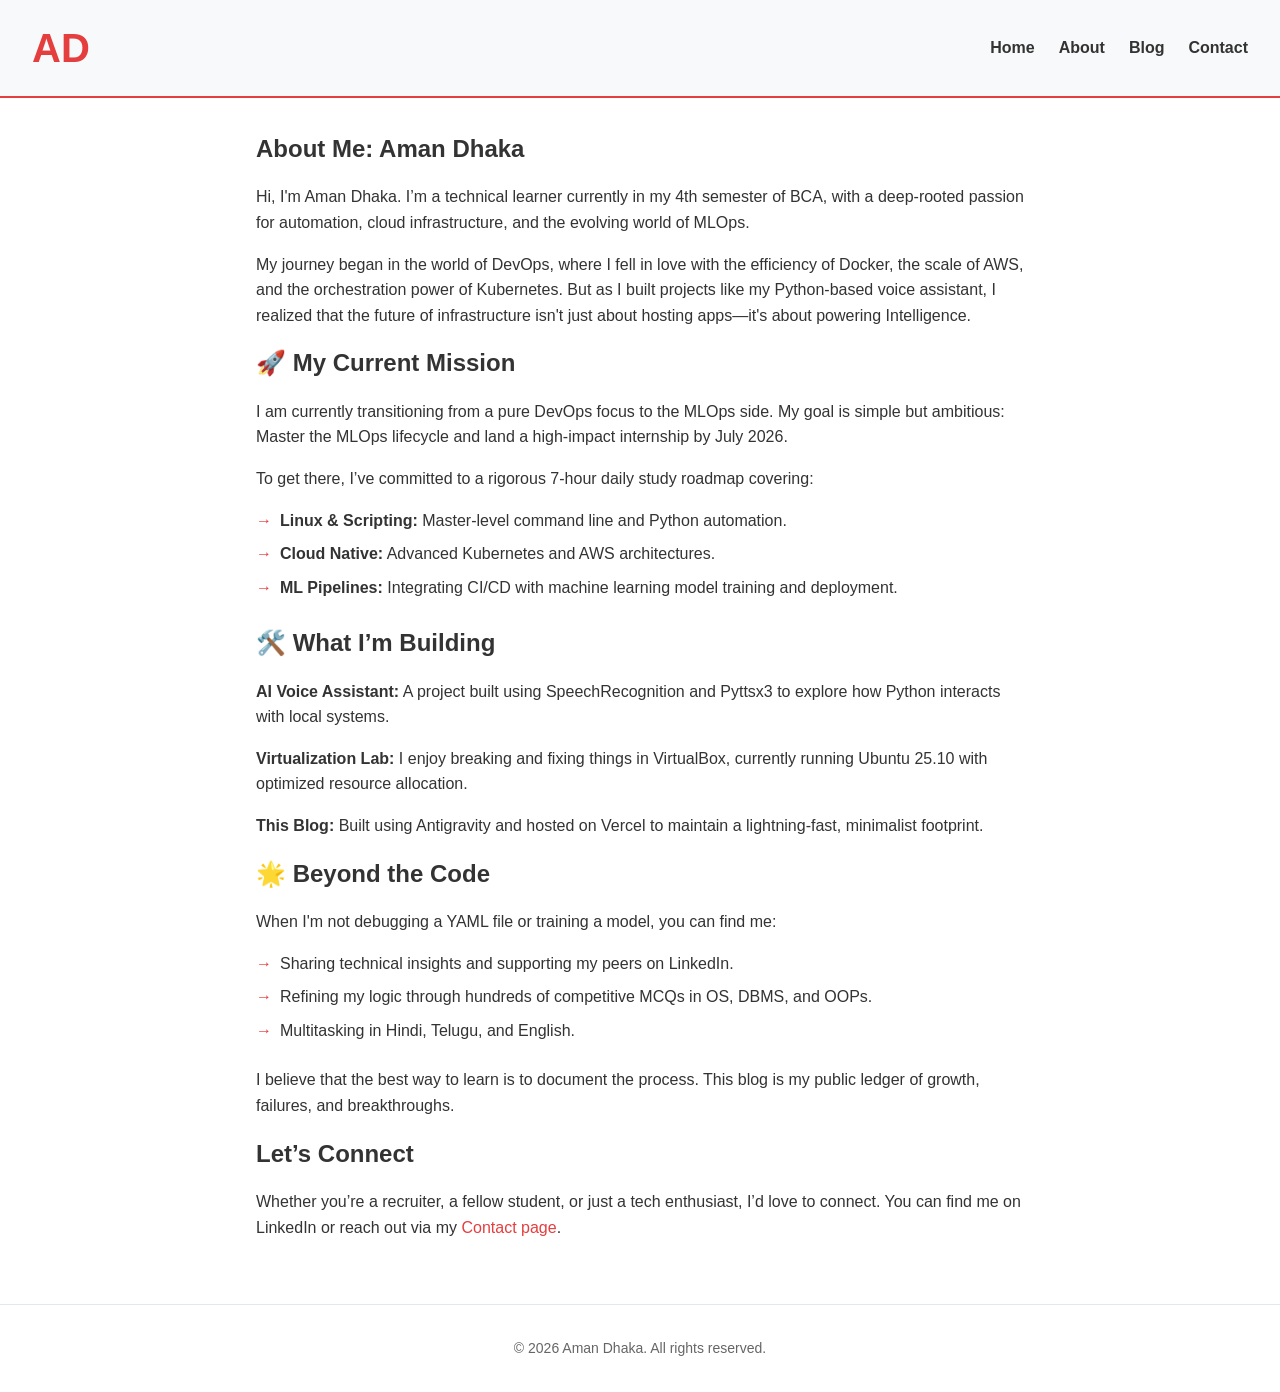
==== blog_build/about.html @ 94428c22 "Initial commit of Antigravity blog" ====
<!DOCTYPE html>
<html lang="en">

<head>
    <meta charset="UTF-8">
    <meta name="viewport" content="width=device-width, initial-scale=1.0">
    <title>Aman Dhaka | About</title>
    <link rel="stylesheet" href="style.css">
</head>

<body>
    <header>
        <a href="index.html" class="logo">AD</a>
        <nav>
            <ul>
                <li><a href="index.html">Home</a></li>
                <li><a href="about.html">About</a></li>
                <li><a href="blog.html">Blog</a></li>
                <li><a href="contact.html">Contact</a></li>
            </ul>
        </nav>
    </header>

    <main>
        <section>
            <h1>About Me: Aman Dhaka</h1>
            <p>Hi, I'm Aman Dhaka. I’m a technical learner currently in my 4th semester of BCA, with a deep-rooted
                passion for automation, cloud infrastructure, and the evolving world of MLOps.</p>

            <p>My journey began in the world of DevOps, where I fell in love with the efficiency of Docker, the scale of
                AWS, and the orchestration power of Kubernetes. But as I built projects like my Python-based voice
                assistant, I realized that the future of infrastructure isn't just about hosting apps—it's about
                powering Intelligence.</p>

            <h2>🚀 My Current Mission</h2>
            <p>I am currently transitioning from a pure DevOps focus to the MLOps side. My goal is simple but ambitious:
                Master the MLOps lifecycle and land a high-impact internship by July 2026.</p>

            <p>To get there, I’ve committed to a rigorous 7-hour daily study roadmap covering:</p>
            <ul class="skills">
                <li><strong>Linux & Scripting:</strong> Master-level command line and Python automation.</li>
                <li><strong>Cloud Native:</strong> Advanced Kubernetes and AWS architectures.</li>
                <li><strong>ML Pipelines:</strong> Integrating CI/CD with machine learning model training and
                    deployment.</li>
            </ul>

            <h2>🛠️ What I’m Building</h2>
            <p><strong>AI Voice Assistant:</strong> A project built using SpeechRecognition and Pyttsx3 to explore how
                Python interacts with local systems.</p>
            <p><strong>Virtualization Lab:</strong> I enjoy breaking and fixing things in VirtualBox, currently running
                Ubuntu 25.10 with optimized resource allocation.</p>
            <p><strong>This Blog:</strong> Built using Antigravity and hosted on Vercel to maintain a lightning-fast,
                minimalist footprint.</p>

            <h2>🌟 Beyond the Code</h2>
            <p>When I'm not debugging a YAML file or training a model, you can find me:</p>
            <ul class="skills">
                <li>Sharing technical insights and supporting my peers on LinkedIn.</li>
                <li>Refining my logic through hundreds of competitive MCQs in OS, DBMS, and OOPs.</li>
                <li>Multitasking in Hindi, Telugu, and English.</li>
            </ul>
            <p>I believe that the best way to learn is to document the process. This blog is my public ledger of growth,
                failures, and breakthroughs.</p>

            <h2>Let’s Connect</h2>
            <p>Whether you’re a recruiter, a fellow student, or just a tech enthusiast, I’d love to connect. You can
                find me on LinkedIn or reach out via my <a href="contact.html">Contact page</a>.</p>
        </section>
    </main>

    <footer>
        &copy; 2026 Aman Dhaka. All rights reserved.
    </footer>
</body>

</html>
---- blog_build/style.css ----
:root {
  --primary: #E53E3E;
  --text: #333333;
  --bg: #ffffff;
  --nav-bg: #f8f9fa;
  --border: #e2e8f0;
}

* {
  box-sizing: border-box;
  margin: 0;
  padding: 0;
}

body {
  font-family: 'Arial', sans-serif;
  color: var(--text);
  background-color: var(--bg);
  line-height: 1.6;
}

a {
  color: var(--primary);
  text-decoration: none;
  transition: color 0.2s ease;
}

a:hover {
  text-decoration: underline;
}

header {
  background-color: var(--nav-bg);
  border-bottom: 2px solid var(--primary);
  padding: 1rem 2rem;
  display: flex;
  justify-content: space-between;
  align-items: center;
}

.logo {
  font-weight: 800;
  font-size: 2.5rem;
  color: var(--primary);
  text-decoration: none;
}
.logo:hover { text-decoration: none; }

nav ul {
  list-style: none;
  display: flex;
  gap: 1.5rem;
}

nav a {
  font-weight: bold;
  color: var(--text);
}

nav a:hover {
  color: var(--primary);
  text-decoration: none;
}

main {
  max-width: 800px;
  margin: 2rem auto;
  padding: 0 1rem;
}

h1, h2, h3 {
  margin-bottom: 1rem;
  color: var(--text);
}

p {
  margin-bottom: 1rem;
}

.button {
  display: inline-block;
  background-color: var(--primary);
  color: white;
  padding: 0.75rem 1.5rem;
  border-radius: 4px;
  font-weight: bold;
  text-decoration: none;
  border: none;
  cursor: pointer;
  transition: background-color 0.2s ease;
}

.button:hover {
  background-color: #c53030;
  color: white;
  text-decoration: none;
}

table {
  width: 100%;
  border-collapse: collapse;
  margin-bottom: 2rem;
}

th, td {
  border: 1px solid var(--border);
  padding: 0.75rem;
  text-align: left;
}
th {
  background-color: var(--nav-bg);
}
table th, table td {
  border-color: var(--primary);
}

.post-card {
  border: 1px solid var(--border);
  border-left: 4px solid var(--primary);
  padding: 1.5rem;
  margin-bottom: 1.5rem;
  border-radius: 4px;
}

.post-card h2 {
  margin-bottom: 0.5rem;
}

.post-date {
  font-size: 0.875rem;
  color: #666;
  margin-bottom: 1rem;
}

ul.skills, ul.contact-links {
  list-style: none;
  margin-bottom: 1.5rem;
}

ul.skills li, ul.contact-links li {
  margin-bottom: 0.5rem;
  padding-left: 1.5rem;
  position: relative;
}

ul.skills li::before {
  content: '→';
  color: var(--primary);
  position: absolute;
  left: 0;
}

footer {
  text-align: center;
  padding: 2rem;
  margin-top: 4rem;
  border-top: 1px solid var(--border);
  color: #666;
  font-size: 0.875rem;
}
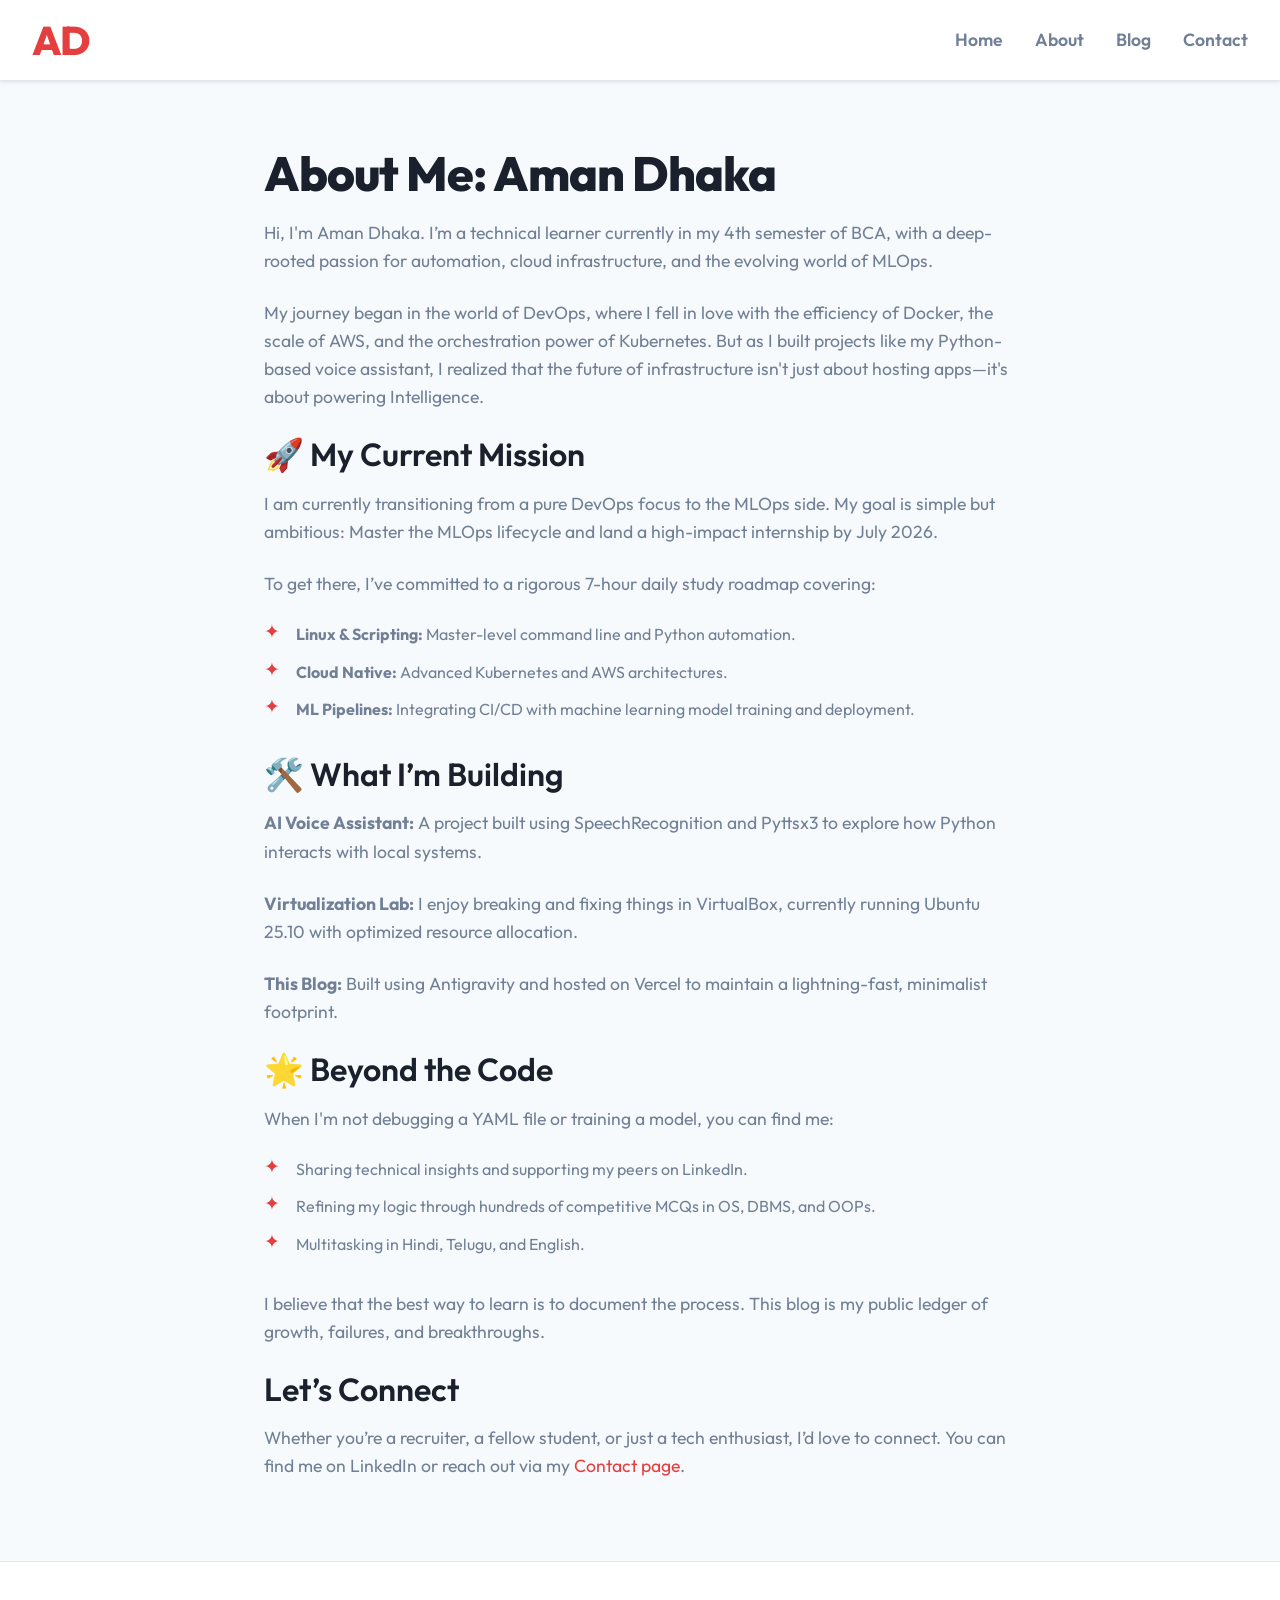
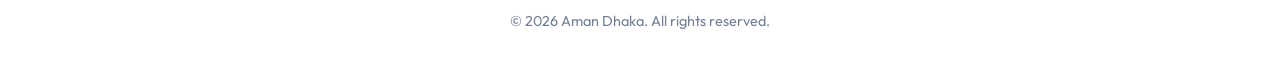
==== commit 6700e5d2: "Modernized UI with animations and integrated blog to homepage" ====
--- a/blog_build/about.html
+++ b/blog_build/about.html
@@ -22,7 +22,7 @@
     </header>
 
     <main>
-        <section>
+        <section class="animate-fade-up">
             <h1>About Me: Aman Dhaka</h1>
             <p>Hi, I'm Aman Dhaka. I’m a technical learner currently in my 4th semester of BCA, with a deep-rooted
                 passion for automation, cloud infrastructure, and the evolving world of MLOps.</p>
--- a/blog_build/style.css
+++ b/blog_build/style.css
@@ -1,9 +1,22 @@
+@import url('https://fonts.googleapis.com/css2?family=Outfit:wght@300;400;600;800&display=swap');
+
 :root {
   --primary: #E53E3E;
-  --text: #333333;
-  --bg: #ffffff;
-  --nav-bg: #f8f9fa;
-  --border: #e2e8f0;
+  /* Vibrant Red */
+  --primary-hover: #C53030;
+  --text: #1A202C;
+  /* Deep dark text */
+  --text-muted: #718096;
+  --bg: #F7FAFC;
+  /* Off-white background */
+  --nav-bg: #FFFFFF;
+  /* White nav */
+  --border: #E2E8F0;
+  --card-bg: #FFFFFF;
+  --shadow-sm: 0 1px 3px rgba(0, 0, 0, 0.1);
+  --shadow-md: 0 4px 6px rgba(0, 0, 0, 0.05);
+  --shadow-lg: 0 10px 15px rgba(0, 0, 0, 0.1);
+  --transition: all 0.3s cubic-bezier(0.4, 0, 0.2, 1);
 }
 
 * {
@@ -13,29 +26,65 @@
 }
 
 body {
-  font-family: 'Arial', sans-serif;
+  font-family: 'Outfit', sans-serif;
   color: var(--text);
   background-color: var(--bg);
   line-height: 1.6;
+  overflow-x: hidden;
+}
+
+/* Animations */
+@keyframes fadeInUp {
+  from {
+    opacity: 0;
+    transform: translateY(20px);
+  }
+
+  to {
+    opacity: 1;
+    transform: translateY(0);
+  }
+}
+
+.animate-fade-up {
+  animation: fadeInUp 0.8s ease forwards;
+  opacity: 0;
+}
+
+/* Delay classes for staggered animations */
+.delay-100 {
+  animation-delay: 100ms;
+}
+
+.delay-200 {
+  animation-delay: 200ms;
+}
+
+.delay-300 {
+  animation-delay: 300ms;
 }
 
 a {
   color: var(--primary);
   text-decoration: none;
-  transition: color 0.2s ease;
+  transition: var(--transition);
 }
 
 a:hover {
-  text-decoration: underline;
+  color: var(--primary-hover);
 }
 
 header {
   background-color: var(--nav-bg);
-  border-bottom: 2px solid var(--primary);
-  padding: 1rem 2rem;
+  border-bottom: 1px solid var(--border);
+  padding: 1.25rem 2rem;
   display: flex;
   justify-content: space-between;
   align-items: center;
+  position: sticky;
+  top: 0;
+  z-index: 100;
+  box-shadow: var(--shadow-sm);
 }
 
 .logo {
@@ -43,118 +92,294 @@
   font-size: 2.5rem;
   color: var(--primary);
   text-decoration: none;
-}
-.logo:hover { text-decoration: none; }
+  letter-spacing: -2px;
+  line-height: 1;
+  transition: transform 0.3s cubic-bezier(0.175, 0.885, 0.32, 1.275);
+}
+
+.logo:hover {
+  text-decoration: none;
+  transform: scale(1.1) rotate(-5deg);
+}
 
 nav ul {
   list-style: none;
   display: flex;
-  gap: 1.5rem;
+  gap: 2rem;
 }
 
 nav a {
-  font-weight: bold;
-  color: var(--text);
+  font-weight: 600;
+  color: var(--text-muted);
+  font-size: 1.1rem;
+  position: relative;
+}
+
+nav a::after {
+  content: '';
+  position: absolute;
+  width: 0;
+  height: 2px;
+  bottom: -4px;
+  left: 0;
+  background-color: var(--primary);
+  transition: width 0.3s ease;
 }
 
 nav a:hover {
   color: var(--primary);
   text-decoration: none;
+}
+
+nav a:hover::after {
+  width: 100%;
 }
 
 main {
   max-width: 800px;
-  margin: 2rem auto;
-  padding: 0 1rem;
-}
-
-h1, h2, h3 {
+  margin: 4rem auto;
+  padding: 0 1.5rem;
+}
+
+h1,
+h2,
+h3 {
+  color: var(--text);
+  line-height: 1.2;
   margin-bottom: 1rem;
-  color: var(--text);
+}
+
+h1 {
+  font-size: 3rem;
+  font-weight: 800;
+  letter-spacing: -1px;
+}
+
+h2 {
+  font-size: 2rem;
+  font-weight: 600;
+}
+
+h3 {
+  font-size: 1.5rem;
+  font-weight: 600;
 }
 
 p {
-  margin-bottom: 1rem;
+  margin-bottom: 1.5rem;
+  color: var(--text-muted);
+  font-size: 1.1rem;
 }
 
 .button {
-  display: inline-block;
+  display: inline-flex;
+  align-items: center;
+  justify-content: center;
   background-color: var(--primary);
   color: white;
-  padding: 0.75rem 1.5rem;
-  border-radius: 4px;
-  font-weight: bold;
-  text-decoration: none;
-  border: none;
+  padding: 0.8rem 1.8rem;
+  border-radius: 50px;
+  /* Pill shape */
+  font-weight: 600;
+  text-decoration: none;
+  border: 2px solid var(--primary);
   cursor: pointer;
-  transition: background-color 0.2s ease;
+  transition: var(--transition);
+  box-shadow: 0 4px 14px 0 rgba(229, 62, 62, 0.39);
 }
 
 .button:hover {
-  background-color: #c53030;
+  background-color: transparent;
+  color: var(--primary);
+  transform: translateY(-2px);
+  box-shadow: 0 6px 20px rgba(229, 62, 62, 0.23);
+}
+
+.button-outline {
+  background-color: transparent;
+  color: var(--primary);
+  box-shadow: none;
+}
+
+.button-outline:hover {
+  background-color: var(--primary);
   color: white;
-  text-decoration: none;
+  box-shadow: 0 4px 14px 0 rgba(229, 62, 62, 0.39);
 }
 
 table {
   width: 100%;
-  border-collapse: collapse;
-  margin-bottom: 2rem;
-}
-
-th, td {
-  border: 1px solid var(--border);
-  padding: 0.75rem;
+  border-collapse: separate;
+  border-spacing: 0;
+  margin-bottom: 2.5rem;
+  border-radius: 8px;
+  overflow: hidden;
+  box-shadow: var(--shadow-sm);
+  background-color: var(--card-bg);
+}
+
+th,
+td {
+  border-bottom: 1px solid var(--border);
+  padding: 1rem 1.25rem;
   text-align: left;
 }
+
 th {
   background-color: var(--nav-bg);
-}
-table th, table td {
-  border-color: var(--primary);
-}
-
+  font-weight: 600;
+  color: var(--text);
+}
+
+tr:last-child td {
+  border-bottom: none;
+}
+
+tr {
+  transition: background-color 0.2s;
+}
+
+tr:hover {
+  background-color: #F8FAFC;
+}
+
+/* Card Styling for Posts */
 .post-card {
+  background-color: var(--card-bg);
   border: 1px solid var(--border);
-  border-left: 4px solid var(--primary);
-  padding: 1.5rem;
-  margin-bottom: 1.5rem;
-  border-radius: 4px;
+  padding: 2rem;
+  margin-bottom: 2rem;
+  border-radius: 12px;
+  box-shadow: var(--shadow-md);
+  transition: var(--transition);
+  position: relative;
+  overflow: hidden;
+}
+
+.post-card::before {
+  content: '';
+  position: absolute;
+  top: 0;
+  left: 0;
+  width: 4px;
+  height: 100%;
+  background-color: var(--primary);
+  transform: scaleY(0);
+  transform-origin: top;
+  transition: transform 0.4s ease;
+}
+
+.post-card:hover {
+  transform: translateY(-5px);
+  box-shadow: var(--shadow-lg);
+  border-color: transparent;
+}
+
+.post-card:hover::before {
+  transform: scaleY(1);
 }
 
 .post-card h2 {
   margin-bottom: 0.5rem;
+  font-size: 1.5rem;
+}
+
+.post-card h2 a {
+  color: var(--text);
+  transition: color 0.2s;
+}
+
+.post-card:hover h2 a {
+  color: var(--primary);
 }
 
 .post-date {
-  font-size: 0.875rem;
-  color: #666;
-  margin-bottom: 1rem;
-}
-
-ul.skills, ul.contact-links {
+  font-size: 0.9rem;
+  color: #A0AEC0;
+  margin-bottom: 1.5rem;
+  display: flex;
+  align-items: center;
+  gap: 0.5rem;
+}
+
+ul.skills,
+ul.contact-links {
   list-style: none;
-  margin-bottom: 1.5rem;
-}
-
-ul.skills li, ul.contact-links li {
-  margin-bottom: 0.5rem;
-  padding-left: 1.5rem;
+  margin-bottom: 2rem;
+}
+
+ul.skills li,
+ul.contact-links li {
+  margin-bottom: 0.75rem;
+  padding-left: 2rem;
   position: relative;
-}
-
-ul.skills li::before {
-  content: '→';
+  color: var(--text-muted);
+}
+
+ul.skills li::before,
+ul.contact-links li::before {
+  content: '✦';
   color: var(--primary);
   position: absolute;
   left: 0;
+  font-size: 1.2rem;
+  line-height: 1;
 }
 
 footer {
   text-align: center;
-  padding: 2rem;
-  margin-top: 4rem;
+  padding: 3rem 2rem;
+  margin-top: 5rem;
   border-top: 1px solid var(--border);
-  color: #666;
-  font-size: 0.875rem;
-}
+  color: var(--text-muted);
+  font-size: 0.9rem;
+  background-color: var(--nav-bg);
+}
+
+/* Utilities */
+.mt-2 {
+  margin-top: 2rem;
+}
+
+.mb-2 {
+  margin-bottom: 2rem;
+}
+
+.gap-1 {
+  gap: 1rem;
+}
+
+.flex {
+  display: flex;
+}
+
+.items-center {
+  align-items: center;
+}
+
+/* Responsive */
+@media (max-width: 600px) {
+  header {
+    flex-direction: column;
+    gap: 1rem;
+    padding: 1rem;
+  }
+
+  nav ul {
+    gap: 1rem;
+    flex-wrap: wrap;
+    justify-content: center;
+  }
+
+  h1 {
+    font-size: 2.2rem;
+  }
+
+  h2 {
+    font-size: 1.5rem;
+  }
+
+  .post-card {
+    padding: 1.5rem;
+  }
+}
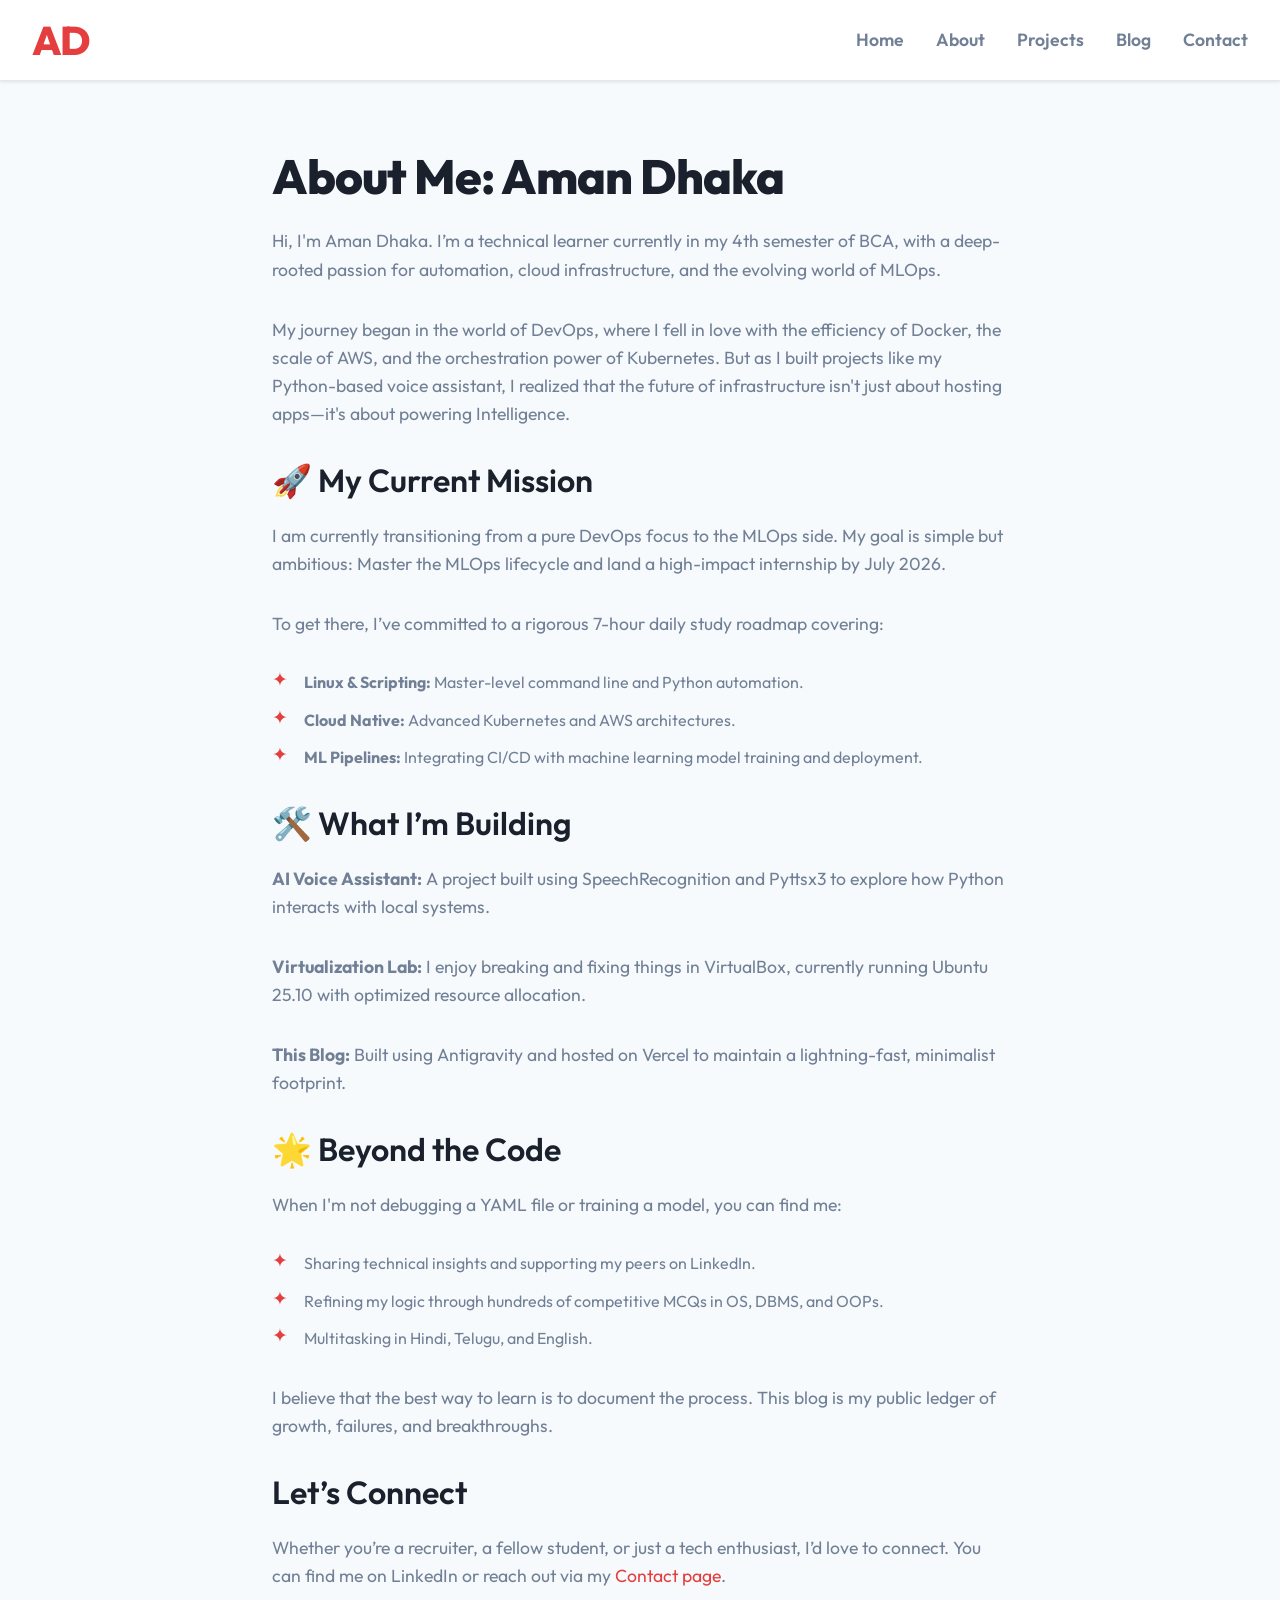
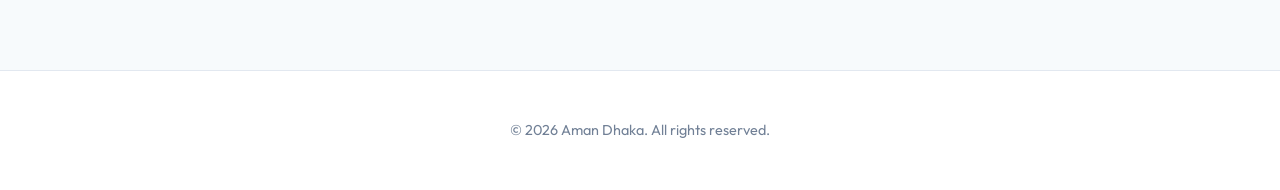
==== commit 343eedf6: "feat: Add My Projects page and global navigation links" ====
--- a/blog_build/about.html
+++ b/blog_build/about.html
@@ -15,6 +15,7 @@
             <ul>
                 <li><a href="index.html">Home</a></li>
                 <li><a href="about.html">About</a></li>
+                <li><a href="projects.html">Projects</a></li>
                 <li><a href="blog.html">Blog</a></li>
                 <li><a href="contact.html">Contact</a></li>
             </ul>
--- a/blog_build/style.css
+++ b/blog_build/style.css
@@ -138,15 +138,16 @@
 main {
   max-width: 800px;
   margin: 4rem auto;
-  padding: 0 1.5rem;
+  padding: 0 2rem;
 }
 
 h1,
 h2,
 h3 {
   color: var(--text);
-  line-height: 1.2;
-  margin-bottom: 1rem;
+  line-height: 1.3;
+  margin-top: 2rem;
+  margin-bottom: 1.25rem;
 }
 
 h1 {
@@ -166,9 +167,10 @@
 }
 
 p {
-  margin-bottom: 1.5rem;
+  margin-bottom: 2rem;
   color: var(--text-muted);
   font-size: 1.1rem;
+  line-height: 1.6;
 }
 
 .button {
@@ -256,27 +258,10 @@
   overflow: hidden;
 }
 
-.post-card::before {
-  content: '';
-  position: absolute;
-  top: 0;
-  left: 0;
-  width: 4px;
-  height: 100%;
-  background-color: var(--primary);
-  transform: scaleY(0);
-  transform-origin: top;
-  transition: transform 0.4s ease;
-}
-
 .post-card:hover {
   transform: translateY(-5px);
   box-shadow: var(--shadow-lg);
   border-color: transparent;
-}
-
-.post-card:hover::before {
-  transform: scaleY(1);
 }
 
 .post-card h2 {
@@ -336,6 +321,23 @@
   background-color: var(--nav-bg);
 }
 
+/* Progress Bar */
+.progress-container {
+  position: fixed;
+  top: 0;
+  left: 0;
+  width: 100%;
+  height: 3px;
+  background: transparent;
+  z-index: 1000;
+}
+
+.progress-bar {
+  height: 3px;
+  background: var(--primary);
+  width: 0%;
+}
+
 /* Utilities */
 .mt-2 {
   margin-top: 2rem;
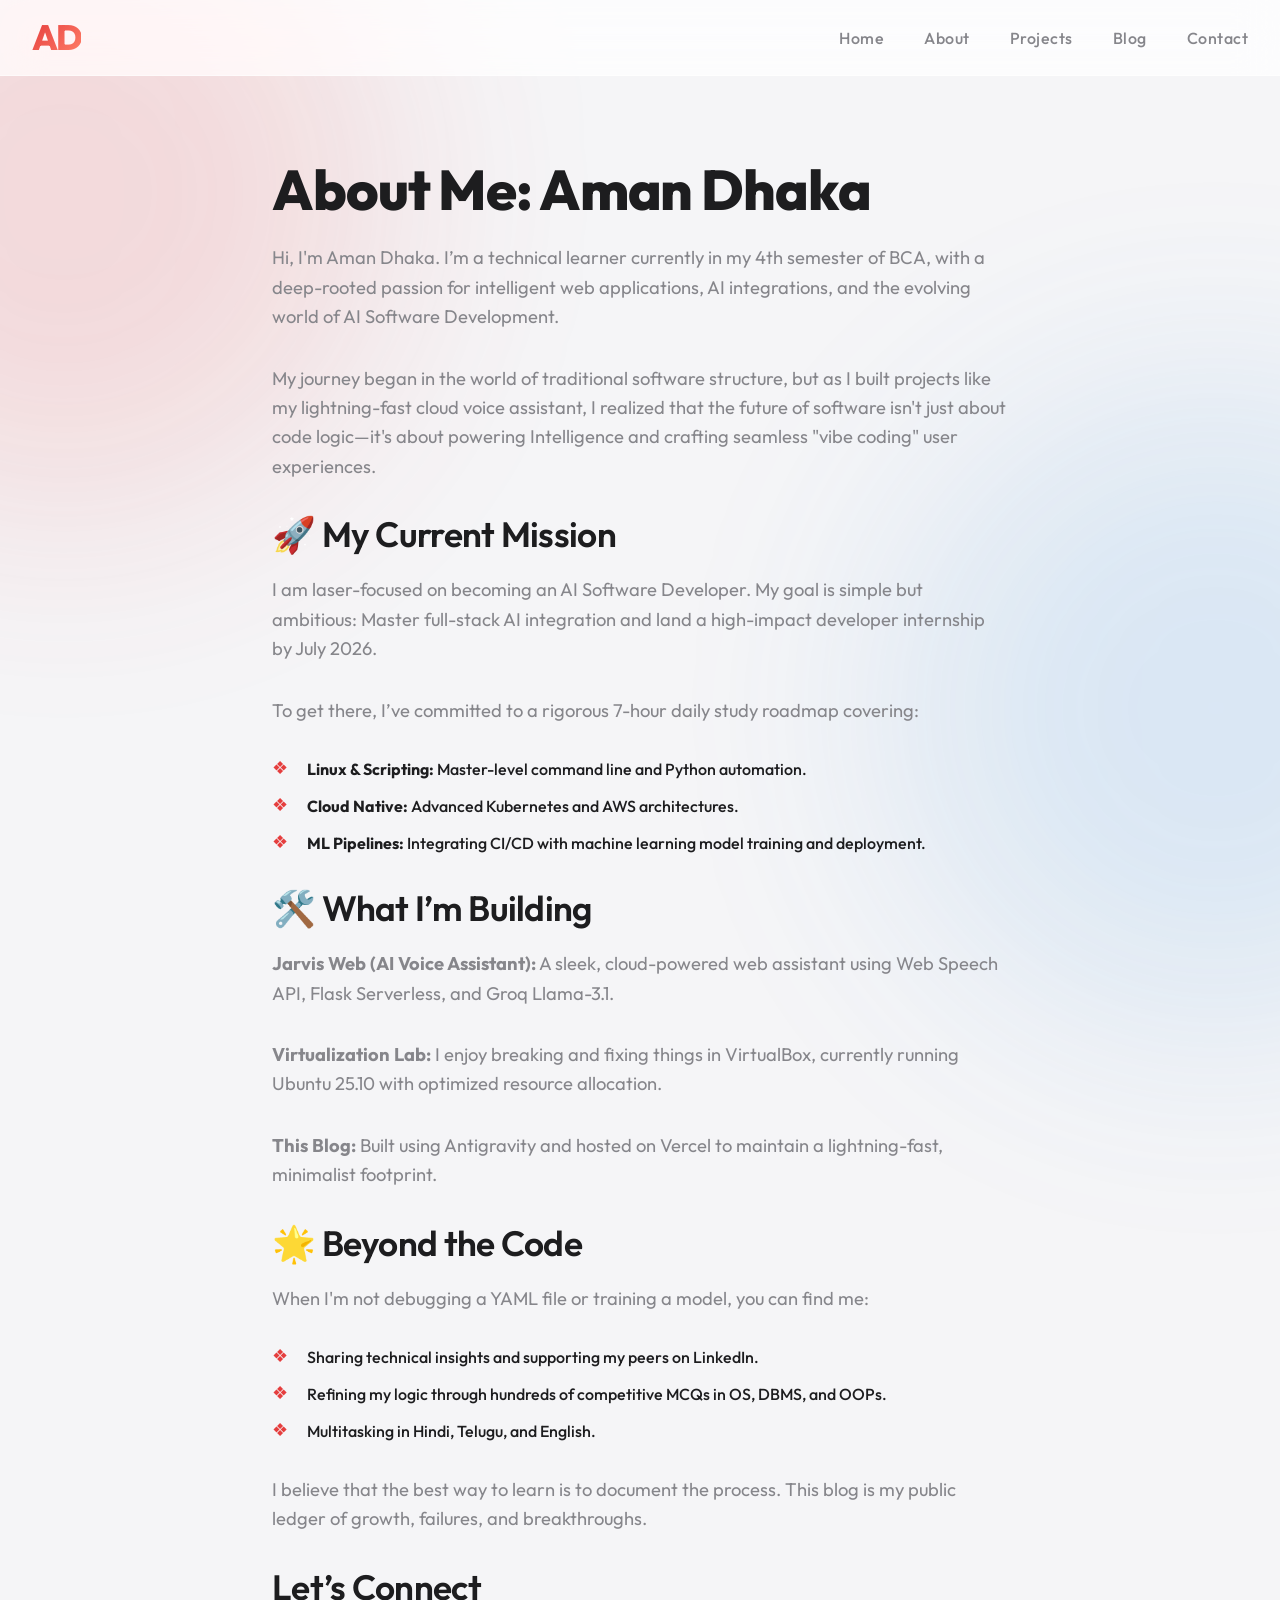
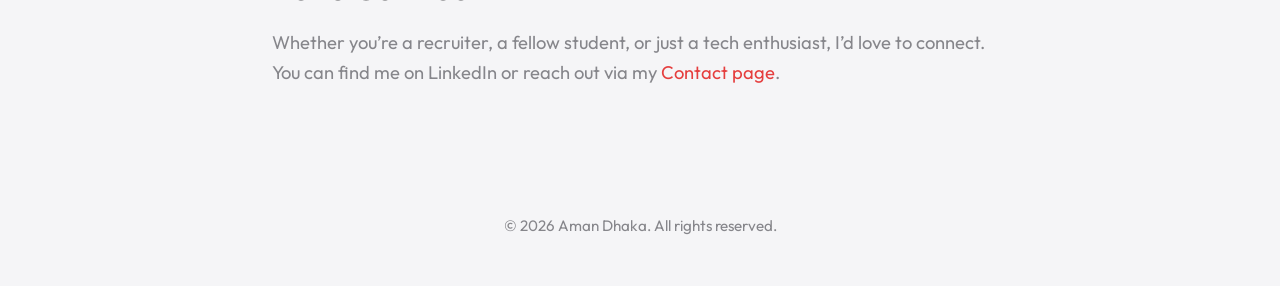
==== commit 71c2f265: "Update portfolio persona to AI Software Developer (Vibe Coder)" ====
--- a/blog_build/about.html
+++ b/blog_build/about.html
@@ -10,14 +10,14 @@
 
 <body>
     <header>
-        <a href="index.html" class="logo">AD</a>
+        <a href="/" class="logo">AD</a>
         <nav>
             <ul>
-                <li><a href="index.html">Home</a></li>
-                <li><a href="about.html">About</a></li>
-                <li><a href="projects.html">Projects</a></li>
-                <li><a href="blog.html">Blog</a></li>
-                <li><a href="contact.html">Contact</a></li>
+                <li><a href="/">Home</a></li>
+                <li><a href="/about">About</a></li>
+                <li><a href="/projects">Projects</a></li>
+                <li><a href="/blog">Blog</a></li>
+                <li><a href="/contact">Contact</a></li>
             </ul>
         </nav>
     </header>
@@ -26,16 +26,14 @@
         <section class="animate-fade-up">
             <h1>About Me: Aman Dhaka</h1>
             <p>Hi, I'm Aman Dhaka. I’m a technical learner currently in my 4th semester of BCA, with a deep-rooted
-                passion for automation, cloud infrastructure, and the evolving world of MLOps.</p>
+                passion for intelligent web applications, AI integrations, and the evolving world of AI Software Development.</p>
 
-            <p>My journey began in the world of DevOps, where I fell in love with the efficiency of Docker, the scale of
-                AWS, and the orchestration power of Kubernetes. But as I built projects like my Python-based voice
-                assistant, I realized that the future of infrastructure isn't just about hosting apps—it's about
-                powering Intelligence.</p>
+            <p>My journey began in the world of traditional software structure, but as I built projects like my lightning-fast cloud voice assistant, I realized that the future of software isn't just about code logic—it's about
+                powering Intelligence and crafting seamless "vibe coding" user experiences.</p>
 
             <h2>🚀 My Current Mission</h2>
-            <p>I am currently transitioning from a pure DevOps focus to the MLOps side. My goal is simple but ambitious:
-                Master the MLOps lifecycle and land a high-impact internship by July 2026.</p>
+            <p>I am laser-focused on becoming an AI Software Developer. My goal is simple but ambitious:
+                Master full-stack AI integration and land a high-impact developer internship by July 2026.</p>
 
             <p>To get there, I’ve committed to a rigorous 7-hour daily study roadmap covering:</p>
             <ul class="skills">
@@ -46,8 +44,7 @@
             </ul>
 
             <h2>🛠️ What I’m Building</h2>
-            <p><strong>AI Voice Assistant:</strong> A project built using SpeechRecognition and Pyttsx3 to explore how
-                Python interacts with local systems.</p>
+            <p><strong>Jarvis Web (AI Voice Assistant):</strong> A sleek, cloud-powered web assistant using Web Speech API, Flask Serverless, and Groq Llama-3.1.</p>
             <p><strong>Virtualization Lab:</strong> I enjoy breaking and fixing things in VirtualBox, currently running
                 Ubuntu 25.10 with optimized resource allocation.</p>
             <p><strong>This Blog:</strong> Built using Antigravity and hosted on Vercel to maintain a lightning-fast,
@@ -65,7 +62,7 @@
 
             <h2>Let’s Connect</h2>
             <p>Whether you’re a recruiter, a fellow student, or just a tech enthusiast, I’d love to connect. You can
-                find me on LinkedIn or reach out via my <a href="contact.html">Contact page</a>.</p>
+                find me on LinkedIn or reach out via my <a href="/contact">Contact page</a>.</p>
         </section>
     </main>
 
@@ -74,4 +71,4 @@
     </footer>
 </body>
 
-</html>+</html>
--- a/blog_build/style.css
+++ b/blog_build/style.css
@@ -1,22 +1,16 @@
-@import url('https://fonts.googleapis.com/css2?family=Outfit:wght@300;400;600;800&display=swap');
+@import url('https://fonts.googleapis.com/css2?family=Outfit:wght@300;400;500;600;800&display=swap');
 
 :root {
   --primary: #E53E3E;
-  /* Vibrant Red */
   --primary-hover: #C53030;
-  --text: #1A202C;
-  /* Deep dark text */
-  --text-muted: #718096;
-  --bg: #F7FAFC;
-  /* Off-white background */
-  --nav-bg: #FFFFFF;
-  /* White nav */
-  --border: #E2E8F0;
-  --card-bg: #FFFFFF;
-  --shadow-sm: 0 1px 3px rgba(0, 0, 0, 0.1);
-  --shadow-md: 0 4px 6px rgba(0, 0, 0, 0.05);
-  --shadow-lg: 0 10px 15px rgba(0, 0, 0, 0.1);
-  --transition: all 0.3s cubic-bezier(0.4, 0, 0.2, 1);
+  --text: #1d1d1f; /* Authentic Apple Dark Gray */
+  --text-muted: #86868b;
+  --bg: #f5f5f7; /* Apple specific soft background */
+  --nav-bg: rgba(255, 255, 255, 0.72);
+  --card-bg: rgba(255, 255, 255, 0.65);
+  --border: rgba(255, 255, 255, 0.4);
+  --glass-shadow: 0 8px 32px 0 rgba(31, 38, 135, 0.04);
+  --transition: all 0.5s cubic-bezier(0.25, 0.8, 0.25, 1);
 }
 
 * {
@@ -26,43 +20,62 @@
 }
 
 body {
-  font-family: 'Outfit', sans-serif;
+  font-family: 'Outfit', -apple-system, BlinkMacSystemFont, "Segoe UI", Roboto, Helvetica, Arial, sans-serif;
   color: var(--text);
   background-color: var(--bg);
-  line-height: 1.6;
+  line-height: 1.5;
   overflow-x: hidden;
-}
-
-/* Animations */
+  position: relative;
+  min-height: 100vh;
+}
+
+/* ambient animated background blobs for glassmorphism contrast */
+body::before, body::after {
+  content: '';
+  position: fixed;
+  width: 50vw;
+  height: 50vw;
+  border-radius: 50%;
+  z-index: -1;
+  filter: blur(120px);
+  opacity: 0.6;
+  animation: float 25s cubic-bezier(0.25, 0.1, 0.25, 1) infinite alternate;
+}
+
+body::before {
+  top: -10vw;
+  left: -20vw;
+  background: rgba(229, 62, 62, 0.25); /* Soft Primary Red */
+}
+
+body::after {
+  bottom: -10vw;
+  right: -20vw;
+  background: rgba(66, 153, 225, 0.25); /* Soft Ambient Blue */
+  animation-delay: -12s;
+  animation-duration: 30s;
+}
+
+@keyframes float {
+  0% { transform: translate(0, 0) scale(1); }
+  50% { transform: translate(15vw, 5vw) scale(1.1); }
+  100% { transform: translate(-5vw, 15vw) scale(0.9); }
+}
+
+/* Entrance Animations */
 @keyframes fadeInUp {
-  from {
-    opacity: 0;
-    transform: translateY(20px);
-  }
-
-  to {
-    opacity: 1;
-    transform: translateY(0);
-  }
+  from { opacity: 0; transform: translateY(30px) scale(0.98); }
+  to { opacity: 1; transform: translateY(0) scale(1); }
 }
 
 .animate-fade-up {
-  animation: fadeInUp 0.8s ease forwards;
+  animation: fadeInUp 1s cubic-bezier(0.16, 1, 0.3, 1) forwards;
   opacity: 0;
 }
 
-/* Delay classes for staggered animations */
-.delay-100 {
-  animation-delay: 100ms;
-}
-
-.delay-200 {
-  animation-delay: 200ms;
-}
-
-.delay-300 {
-  animation-delay: 300ms;
-}
+.delay-100 { animation-delay: 100ms; }
+.delay-200 { animation-delay: 200ms; }
+.delay-300 { animation-delay: 300ms; }
 
 a {
   color: var(--primary);
@@ -74,9 +87,12 @@
   color: var(--primary-hover);
 }
 
+/* Premium Glassmorphism Header */
 header {
   background-color: var(--nav-bg);
-  border-bottom: 1px solid var(--border);
+  backdrop-filter: saturate(180%) blur(20px);
+  -webkit-backdrop-filter: saturate(180%) blur(20px);
+  border-bottom: 1px solid rgba(255, 255, 255, 0.5);
   padding: 1.25rem 2rem;
   display: flex;
   justify-content: space-between;
@@ -84,194 +100,153 @@
   position: sticky;
   top: 0;
   z-index: 100;
-  box-shadow: var(--shadow-sm);
 }
 
 .logo {
   font-weight: 800;
-  font-size: 2.5rem;
-  color: var(--primary);
+  font-size: 2.2rem;
+  background: linear-gradient(135deg, var(--primary), #FF7E67);
+  -webkit-background-clip: text;
+  -webkit-text-fill-color: transparent;
+  background-clip: text;
   text-decoration: none;
   letter-spacing: -2px;
   line-height: 1;
-  transition: transform 0.3s cubic-bezier(0.175, 0.885, 0.32, 1.275);
+  transition: var(--transition);
 }
 
 .logo:hover {
-  text-decoration: none;
-  transform: scale(1.1) rotate(-5deg);
+  transform: scale(1.05);
 }
 
 nav ul {
   list-style: none;
   display: flex;
-  gap: 2rem;
+  gap: 2.5rem;
 }
 
 nav a {
-  font-weight: 600;
+  font-weight: 500;
   color: var(--text-muted);
-  font-size: 1.1rem;
-  position: relative;
-}
-
-nav a::after {
-  content: '';
-  position: absolute;
-  width: 0;
-  height: 2px;
-  bottom: -4px;
-  left: 0;
-  background-color: var(--primary);
-  transition: width 0.3s ease;
+  font-size: 1rem;
+  letter-spacing: 0.5px;
 }
 
 nav a:hover {
-  color: var(--primary);
-  text-decoration: none;
-}
-
-nav a:hover::after {
-  width: 100%;
+  color: var(--text);
 }
 
 main {
   max-width: 800px;
-  margin: 4rem auto;
+  margin: 5rem auto;
   padding: 0 2rem;
 }
 
-h1,
-h2,
-h3 {
-  color: var(--text);
-  line-height: 1.3;
+h1, h2, h3 {
+  color: var(--text);
+  line-height: 1.2;
+  letter-spacing: -0.02em;
   margin-top: 2rem;
   margin-bottom: 1.25rem;
 }
 
 h1 {
-  font-size: 3rem;
+  font-size: 3.5rem;
   font-weight: 800;
-  letter-spacing: -1px;
 }
 
 h2 {
-  font-size: 2rem;
-  font-weight: 600;
-}
-
-h3 {
-  font-size: 1.5rem;
+  font-size: 2.2rem;
   font-weight: 600;
 }
 
 p {
   margin-bottom: 2rem;
   color: var(--text-muted);
-  font-size: 1.1rem;
+  font-size: 1.15rem;
   line-height: 1.6;
-}
-
+  font-weight: 400;
+}
+
+/* Button UI (Apple Style Minimalist) */
 .button {
   display: inline-flex;
   align-items: center;
   justify-content: center;
   background-color: var(--primary);
   color: white;
-  padding: 0.8rem 1.8rem;
-  border-radius: 50px;
-  /* Pill shape */
+  padding: 0.9rem 2rem;
+  border-radius: 999px; /* Complete Pill / Apple standard */
+  font-size: 1rem;
   font-weight: 600;
   text-decoration: none;
-  border: 2px solid var(--primary);
+  border: none;
   cursor: pointer;
   transition: var(--transition);
-  box-shadow: 0 4px 14px 0 rgba(229, 62, 62, 0.39);
+  box-shadow: 0 4px 14px 0 rgba(229, 62, 62, 0.25);
+  backdrop-filter: blur(10px);
 }
 
 .button:hover {
-  background-color: transparent;
-  color: var(--primary);
-  transform: translateY(-2px);
-  box-shadow: 0 6px 20px rgba(229, 62, 62, 0.23);
+  transform: translateY(-2px) scale(1.02);
+  box-shadow: 0 8px 25px rgba(229, 62, 62, 0.4);
 }
 
 .button-outline {
-  background-color: transparent;
-  color: var(--primary);
-  box-shadow: none;
+  background-color: rgba(255, 255, 255, 0.5);
+  color: var(--text);
+  border: 1px solid rgba(0, 0, 0, 0.1);
+  box-shadow: 0 4px 14px rgba(0, 0, 0, 0.03);
 }
 
 .button-outline:hover {
-  background-color: var(--primary);
-  color: white;
-  box-shadow: 0 4px 14px 0 rgba(229, 62, 62, 0.39);
-}
-
-table {
-  width: 100%;
-  border-collapse: separate;
-  border-spacing: 0;
-  margin-bottom: 2.5rem;
-  border-radius: 8px;
-  overflow: hidden;
-  box-shadow: var(--shadow-sm);
-  background-color: var(--card-bg);
-}
-
-th,
-td {
-  border-bottom: 1px solid var(--border);
-  padding: 1rem 1.25rem;
-  text-align: left;
-}
-
-th {
-  background-color: var(--nav-bg);
-  font-weight: 600;
-  color: var(--text);
-}
-
-tr:last-child td {
-  border-bottom: none;
-}
-
-tr {
-  transition: background-color 0.2s;
-}
-
-tr:hover {
-  background-color: #F8FAFC;
-}
-
-/* Card Styling for Posts */
+  background-color: white;
+  color: var(--text);
+  box-shadow: 0 8px 25px rgba(0, 0, 0, 0.08);
+  border-color: rgba(0, 0, 0, 0.15);
+}
+
+/* Glassmorphism Dynamic Cards */
 .post-card {
-  background-color: var(--card-bg);
+  background: var(--card-bg);
+  backdrop-filter: blur(24px);
+  -webkit-backdrop-filter: blur(24px);
   border: 1px solid var(--border);
-  padding: 2rem;
+  padding: 2.5rem;
   margin-bottom: 2rem;
-  border-radius: 12px;
-  box-shadow: var(--shadow-md);
+  border-radius: 24px;
+  box-shadow: var(--glass-shadow);
   transition: var(--transition);
   position: relative;
   overflow: hidden;
 }
 
+/* Premium Apple-like Inner border reflection on cards */
+.post-card::before {
+  content: '';
+  position: absolute;
+  top: 0; left: 0; right: 0; bottom: 0;
+  border-radius: 24px;
+  padding: 1px;
+  background: linear-gradient(135deg, rgba(255,255,255,1), rgba(255,255,255,0.0));
+  -webkit-mask: linear-gradient(#fff 0 0) content-box, linear-gradient(#fff 0 0);
+  -webkit-mask-composite: xor;
+  mask-composite: exclude;
+  pointer-events: none;
+}
+
 .post-card:hover {
-  transform: translateY(-5px);
-  box-shadow: var(--shadow-lg);
-  border-color: transparent;
+  transform: translateY(-8px) scale(1.01);
+  box-shadow: 0 20px 40px rgba(0, 0, 0, 0.06);
+  background: rgba(255, 255, 255, 0.85);
 }
 
 .post-card h2 {
   margin-bottom: 0.5rem;
-  font-size: 1.5rem;
 }
 
 .post-card h2 a {
   color: var(--text);
-  transition: color 0.2s;
 }
 
 .post-card:hover h2 a {
@@ -279,109 +254,59 @@
 }
 
 .post-date {
-  font-size: 0.9rem;
-  color: #A0AEC0;
+  font-size: 0.95rem;
+  color: var(--text-muted);
   margin-bottom: 1.5rem;
-  display: flex;
-  align-items: center;
-  gap: 0.5rem;
-}
-
-ul.skills,
-ul.contact-links {
+}
+
+ul.skills, ul.contact-links {
   list-style: none;
   margin-bottom: 2rem;
 }
 
-ul.skills li,
-ul.contact-links li {
-  margin-bottom: 0.75rem;
-  padding-left: 2rem;
+ul.skills li, ul.contact-links li {
+  margin-bottom: 0.8rem;
+  padding-left: 2.2rem;
   position: relative;
-  color: var(--text-muted);
-}
-
-ul.skills li::before,
-ul.contact-links li::before {
-  content: '✦';
+  color: var(--text);
+  font-weight: 500;
+}
+
+ul.skills li::before, ul.contact-links li::before {
+  content: '❖'; /* Sleeker bullet icon */
   color: var(--primary);
   position: absolute;
   left: 0;
-  font-size: 1.2rem;
-  line-height: 1;
+  font-size: 1.1rem;
+  line-height: 1.2;
 }
 
 footer {
   text-align: center;
   padding: 3rem 2rem;
   margin-top: 5rem;
-  border-top: 1px solid var(--border);
   color: var(--text-muted);
-  font-size: 0.9rem;
-  background-color: var(--nav-bg);
-}
-
-/* Progress Bar */
-.progress-container {
-  position: fixed;
-  top: 0;
-  left: 0;
-  width: 100%;
-  height: 3px;
-  background: transparent;
-  z-index: 1000;
-}
-
-.progress-bar {
-  height: 3px;
-  background: var(--primary);
-  width: 0%;
+  font-size: 0.95rem;
+  background-color: transparent;
 }
 
 /* Utilities */
-.mt-2 {
-  margin-top: 2rem;
-}
-
-.mb-2 {
-  margin-bottom: 2rem;
-}
-
-.gap-1 {
-  gap: 1rem;
-}
-
-.flex {
-  display: flex;
-}
-
-.items-center {
-  align-items: center;
-}
-
-/* Responsive */
+.mt-2 { margin-top: 2rem; }
+.mb-2 { margin-bottom: 2rem; }
+
+/* Responsive adjustments */
 @media (max-width: 600px) {
   header {
     flex-direction: column;
-    gap: 1rem;
-    padding: 1rem;
+    gap: 1.5rem;
+    padding: 1.5rem;
   }
-
   nav ul {
-    gap: 1rem;
+    gap: 1.2rem;
     flex-wrap: wrap;
     justify-content: center;
   }
-
-  h1 {
-    font-size: 2.2rem;
-  }
-
-  h2 {
-    font-size: 1.5rem;
-  }
-
-  .post-card {
-    padding: 1.5rem;
-  }
+  h1 { font-size: 2.5rem; }
+  h2 { font-size: 1.8rem; }
+  .post-card { padding: 1.8rem; }
 }
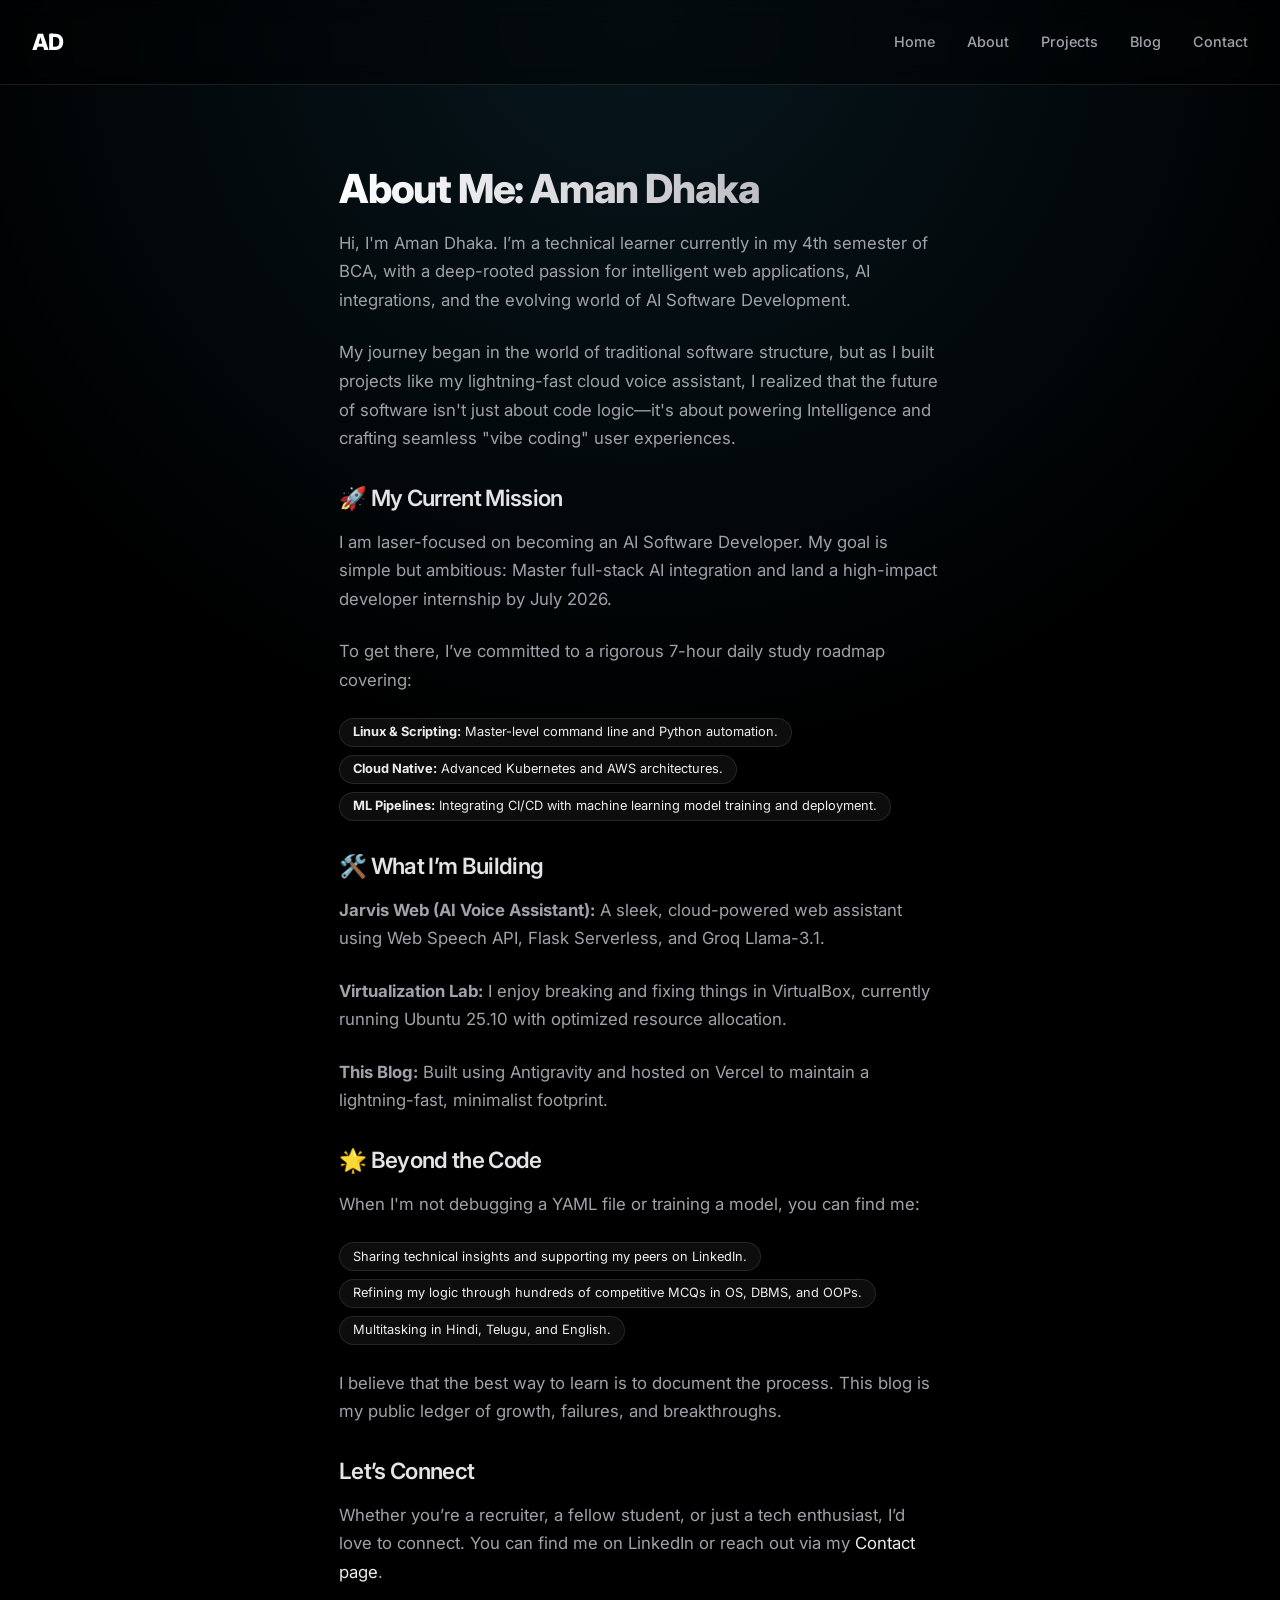
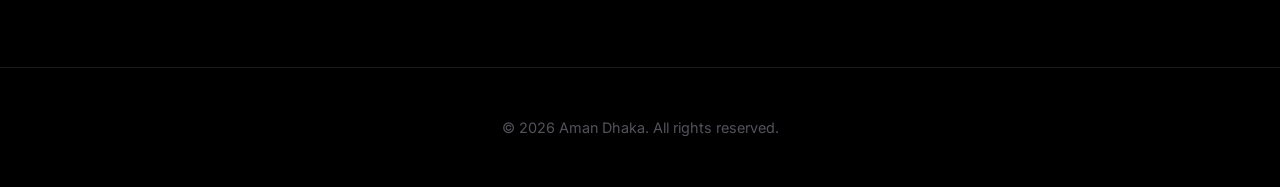
==== commit 6ade1329: "Inject Google Analytics Tag globally across all structural pages" ====
--- a/blog_build/about.html
+++ b/blog_build/about.html
@@ -6,6 +6,15 @@
     <meta name="viewport" content="width=device-width, initial-scale=1.0">
     <title>Aman Dhaka | About</title>
     <link rel="stylesheet" href="style.css">
+  <!-- Google tag (gtag.js) -->
+  <script async src="https://www.googletagmanager.com/gtag/js?id=G-NN5SSR4L1X"></script>
+  <script>
+    window.dataLayer = window.dataLayer || [];
+    function gtag(){dataLayer.push(arguments);}
+    gtag('js', new Date());
+
+    gtag('config', 'G-NN5SSR4L1X');
+  </script>
 </head>
 
 <body>
--- a/blog_build/style.css
+++ b/blog_build/style.css
@@ -1,16 +1,15 @@
-@import url('https://fonts.googleapis.com/css2?family=Outfit:wght@300;400;500;600;800&display=swap');
+@import url('https://fonts.googleapis.com/css2?family=Inter:wght@300;400;500;600;800&display=swap');
 
 :root {
-  --primary: #E53E3E;
-  --primary-hover: #C53030;
-  --text: #1d1d1f; /* Authentic Apple Dark Gray */
-  --text-muted: #86868b;
-  --bg: #f5f5f7; /* Apple specific soft background */
-  --nav-bg: rgba(255, 255, 255, 0.72);
-  --card-bg: rgba(255, 255, 255, 0.65);
-  --border: rgba(255, 255, 255, 0.4);
-  --glass-shadow: 0 8px 32px 0 rgba(31, 38, 135, 0.04);
-  --transition: all 0.5s cubic-bezier(0.25, 0.8, 0.25, 1);
+  --bg: #000000;
+  --bg-card: #0a0a0a;
+  --text-main: #EDEDED;
+  --text-muted: #A1A1AA;
+  --border: rgba(255, 255, 255, 0.1);
+  --border-hover: rgba(255, 255, 255, 0.25);
+  --accent: #38bdf8; /* Vibe Coder Blue/Cyan */
+  --nav-bg: rgba(0, 0, 0, 0.5);
+  --transition: all 0.2s ease-in-out;
 }
 
 * {
@@ -20,80 +19,47 @@
 }
 
 body {
-  font-family: 'Outfit', -apple-system, BlinkMacSystemFont, "Segoe UI", Roboto, Helvetica, Arial, sans-serif;
-  color: var(--text);
+  font-family: 'Inter', -apple-system, sans-serif;
   background-color: var(--bg);
-  line-height: 1.5;
-  overflow-x: hidden;
-  position: relative;
+  color: var(--text-main);
+  line-height: 1.6;
+  -webkit-font-smoothing: antialiased;
+  background-image: radial-gradient(circle at 50% 0%, rgba(56, 189, 248, 0.12) 0%, transparent 40%);
+  background-repeat: no-repeat;
   min-height: 100vh;
 }
 
-/* ambient animated background blobs for glassmorphism contrast */
-body::before, body::after {
-  content: '';
-  position: fixed;
-  width: 50vw;
-  height: 50vw;
-  border-radius: 50%;
-  z-index: -1;
-  filter: blur(120px);
-  opacity: 0.6;
-  animation: float 25s cubic-bezier(0.25, 0.1, 0.25, 1) infinite alternate;
-}
-
-body::before {
-  top: -10vw;
-  left: -20vw;
-  background: rgba(229, 62, 62, 0.25); /* Soft Primary Red */
-}
-
-body::after {
-  bottom: -10vw;
-  right: -20vw;
-  background: rgba(66, 153, 225, 0.25); /* Soft Ambient Blue */
-  animation-delay: -12s;
-  animation-duration: 30s;
-}
-
-@keyframes float {
-  0% { transform: translate(0, 0) scale(1); }
-  50% { transform: translate(15vw, 5vw) scale(1.1); }
-  100% { transform: translate(-5vw, 15vw) scale(0.9); }
-}
-
-/* Entrance Animations */
-@keyframes fadeInUp {
-  from { opacity: 0; transform: translateY(30px) scale(0.98); }
-  to { opacity: 1; transform: translateY(0) scale(1); }
+/* Animations */
+@keyframes fadeUp {
+  0% { opacity: 0; transform: translateY(10px); }
+  100% { opacity: 1; transform: translateY(0); }
 }
 
 .animate-fade-up {
-  animation: fadeInUp 1s cubic-bezier(0.16, 1, 0.3, 1) forwards;
+  animation: fadeUp 0.6s cubic-bezier(0.16, 1, 0.3, 1) forwards;
   opacity: 0;
 }
 
 .delay-100 { animation-delay: 100ms; }
 .delay-200 { animation-delay: 200ms; }
-.delay-300 { animation-delay: 300ms; }
 
 a {
-  color: var(--primary);
+  color: var(--text-main);
   text-decoration: none;
   transition: var(--transition);
 }
 
 a:hover {
-  color: var(--primary-hover);
-}
-
-/* Premium Glassmorphism Header */
+  text-decoration: underline;
+}
+
+/* Premium minimalist header */
 header {
   background-color: var(--nav-bg);
-  backdrop-filter: saturate(180%) blur(20px);
-  -webkit-backdrop-filter: saturate(180%) blur(20px);
-  border-bottom: 1px solid rgba(255, 255, 255, 0.5);
-  padding: 1.25rem 2rem;
+  backdrop-filter: blur(12px);
+  -webkit-backdrop-filter: blur(12px);
+  border-bottom: 1px solid var(--border);
+  padding: 1.5rem 2rem;
   display: flex;
   justify-content: space-between;
   align-items: center;
@@ -104,209 +70,270 @@
 
 .logo {
   font-weight: 800;
-  font-size: 2.2rem;
-  background: linear-gradient(135deg, var(--primary), #FF7E67);
-  -webkit-background-clip: text;
-  -webkit-text-fill-color: transparent;
-  background-clip: text;
-  text-decoration: none;
-  letter-spacing: -2px;
-  line-height: 1;
-  transition: var(--transition);
+  font-size: 1.4rem;
+  color: #fff;
+  text-decoration: none;
+  letter-spacing: -1px;
 }
 
 .logo:hover {
-  transform: scale(1.05);
+  text-decoration: none;
 }
 
 nav ul {
   list-style: none;
   display: flex;
-  gap: 2.5rem;
+  gap: 2rem;
 }
 
 nav a {
   font-weight: 500;
   color: var(--text-muted);
-  font-size: 1rem;
-  letter-spacing: 0.5px;
+  font-size: 0.9rem;
 }
 
 nav a:hover {
-  color: var(--text);
+  color: #fff;
+  text-decoration: none;
 }
 
 main {
-  max-width: 800px;
+  max-width: 650px; /* Narrower, highly readable elegant width */
   margin: 5rem auto;
-  padding: 0 2rem;
+  padding: 0 1.5rem;
 }
 
 h1, h2, h3 {
-  color: var(--text);
+  color: #fff;
   line-height: 1.2;
-  letter-spacing: -0.02em;
+  letter-spacing: -0.03em;
   margin-top: 2rem;
-  margin-bottom: 1.25rem;
+  margin-bottom: 1rem;
 }
 
 h1 {
-  font-size: 3.5rem;
+  font-size: 2.5rem;
   font-weight: 800;
+  background: linear-gradient(to right, #fff, #a1a1aa);
+  -webkit-background-clip: text;
+  -webkit-text-fill-color: transparent;
 }
 
 h2 {
-  font-size: 2.2rem;
+  font-size: 1.4rem;
   font-weight: 600;
+  color: #e4e4e7;
 }
 
 p {
-  margin-bottom: 2rem;
+  margin-bottom: 1.5rem;
   color: var(--text-muted);
-  font-size: 1.15rem;
-  line-height: 1.6;
-  font-weight: 400;
-}
-
-/* Button UI (Apple Style Minimalist) */
+  font-size: 1.05rem;
+  line-height: 1.7;
+}
+
+/* Button UI (Linear/Vercel Style) */
 .button {
   display: inline-flex;
   align-items: center;
   justify-content: center;
-  background-color: var(--primary);
-  color: white;
-  padding: 0.9rem 2rem;
-  border-radius: 999px; /* Complete Pill / Apple standard */
-  font-size: 1rem;
-  font-weight: 600;
-  text-decoration: none;
-  border: none;
+  background-color: #fff;
+  color: #000;
+  padding: 0.6rem 1.2rem;
+  border-radius: 6px;
+  font-size: 0.9rem;
+  font-weight: 500;
+  text-decoration: none;
+  border: 1px solid #fff;
   cursor: pointer;
   transition: var(--transition);
-  box-shadow: 0 4px 14px 0 rgba(229, 62, 62, 0.25);
-  backdrop-filter: blur(10px);
 }
 
 .button:hover {
-  transform: translateY(-2px) scale(1.02);
-  box-shadow: 0 8px 25px rgba(229, 62, 62, 0.4);
+  background-color: #e4e4e7;
+  transform: scale(0.98);
+  text-decoration: none;
 }
 
 .button-outline {
-  background-color: rgba(255, 255, 255, 0.5);
-  color: var(--text);
-  border: 1px solid rgba(0, 0, 0, 0.1);
-  box-shadow: 0 4px 14px rgba(0, 0, 0, 0.03);
+  background-color: transparent;
+  color: #fff;
+  border: 1px solid var(--border);
 }
 
 .button-outline:hover {
-  background-color: white;
-  color: var(--text);
-  box-shadow: 0 8px 25px rgba(0, 0, 0, 0.08);
-  border-color: rgba(0, 0, 0, 0.15);
-}
-
-/* Glassmorphism Dynamic Cards */
+  background-color: rgba(255, 255, 255, 0.05);
+  border-color: var(--border-hover);
+}
+
+table {
+  width: 100%;
+  border-collapse: collapse;
+  margin-bottom: 2.5rem;
+  font-size: 0.95rem;
+}
+
+th, td {
+  border-bottom: 1px solid var(--border);
+  padding: 1rem 0;
+  text-align: left;
+}
+
+th {
+  color: #fff;
+  font-weight: 500;
+}
+
+td {
+  color: var(--text-muted);
+}
+
+/* Vibe Coder Cards */
 .post-card {
-  background: var(--card-bg);
-  backdrop-filter: blur(24px);
-  -webkit-backdrop-filter: blur(24px);
-  border: 1px solid var(--border);
-  padding: 2.5rem;
-  margin-bottom: 2rem;
-  border-radius: 24px;
-  box-shadow: var(--glass-shadow);
-  transition: var(--transition);
-  position: relative;
-  overflow: hidden;
-}
-
-/* Premium Apple-like Inner border reflection on cards */
-.post-card::before {
-  content: '';
-  position: absolute;
-  top: 0; left: 0; right: 0; bottom: 0;
-  border-radius: 24px;
-  padding: 1px;
-  background: linear-gradient(135deg, rgba(255,255,255,1), rgba(255,255,255,0.0));
-  -webkit-mask: linear-gradient(#fff 0 0) content-box, linear-gradient(#fff 0 0);
-  -webkit-mask-composite: xor;
-  mask-composite: exclude;
-  pointer-events: none;
+  background: var(--bg-card);
+  border: 1px solid var(--border);
+  padding: 2rem;
+  margin-bottom: 1.5rem;
+  border-radius: 12px;
+  transition: var(--transition);
 }
 
 .post-card:hover {
-  transform: translateY(-8px) scale(1.01);
-  box-shadow: 0 20px 40px rgba(0, 0, 0, 0.06);
-  background: rgba(255, 255, 255, 0.85);
+  border-color: var(--border-hover);
+  background: #111;
 }
 
 .post-card h2 {
+  margin-top: 0;
+  font-size: 1.2rem;
   margin-bottom: 0.5rem;
 }
 
-.post-card h2 a {
-  color: var(--text);
-}
-
-.post-card:hover h2 a {
-  color: var(--primary);
-}
-
 .post-date {
-  font-size: 0.95rem;
-  color: var(--text-muted);
+  font-size: 0.85rem;
+  color: #52525b;
+  margin-bottom: 1rem;
+}
+
+/* Transforming lists into modern Tech Badges */
+ul.skills {
+  list-style: none;
+  display: flex;
+  flex-wrap: wrap;
+  gap: 0.5rem;
   margin-bottom: 1.5rem;
 }
 
-ul.skills, ul.contact-links {
-  list-style: none;
-  margin-bottom: 2rem;
-}
-
-ul.skills li, ul.contact-links li {
-  margin-bottom: 0.8rem;
-  padding-left: 2.2rem;
-  position: relative;
-  color: var(--text);
-  font-weight: 500;
-}
-
-ul.skills li::before, ul.contact-links li::before {
-  content: '❖'; /* Sleeker bullet icon */
-  color: var(--primary);
-  position: absolute;
-  left: 0;
-  font-size: 1.1rem;
-  line-height: 1.2;
+ul.skills li {
+  font-size: 0.8rem;
+  padding: 0.2rem 0.8rem;
+  background: rgba(255, 255, 255, 0.05);
+  border: 1px solid var(--border);
+  border-radius: 99px;
+  color: var(--text-main);
 }
 
 footer {
   text-align: center;
   padding: 3rem 2rem;
-  margin-top: 5rem;
+  margin-top: 4rem;
+  border-top: 1px solid var(--border);
+  color: #52525b;
+  font-size: 0.9rem;
+}
+
+/* Roadmap Cards */
+.roadmap-grid {
+  display: grid;
+  grid-template-columns: repeat(auto-fit, minmax(280px, 1fr));
+  gap: 1.5rem;
+  margin-bottom: 3.5rem;
+  margin-top: 1.5rem;
+}
+
+.roadmap-card {
+  background: var(--bg-card);
+  border: 1px solid var(--border);
+  border-radius: 12px;
+  padding: 1.8rem;
+  transition: var(--transition);
+  display: flex;
+  flex-direction: column;
+  gap: 1.2rem;
+}
+
+.roadmap-card:hover {
+  border-color: var(--border-hover);
+  background: #111;
+  transform: translateY(-4px);
+  box-shadow: 0 10px 30px rgba(0,0,0,0.5);
+}
+
+.roadmap-icon {
+  width: 48px;
+  height: 48px;
+  background: rgba(255, 255, 255, 0.05);
+  border-radius: 10px;
+  display: flex;
+  align-items: center;
+  justify-content: center;
+  border: 1px solid var(--border);
+  transition: var(--transition);
+}
+
+.roadmap-card:hover .roadmap-icon {
+  background: rgba(56, 189, 248, 0.1);
+  border-color: var(--accent);
+}
+
+.roadmap-icon svg {
+  width: 22px;
+  height: 22px;
+  stroke: var(--text-main);
+  stroke-width: 1.5;
+  stroke-linecap: round;
+  stroke-linejoin: round;
+  fill: none;
+  transition: var(--transition);
+}
+
+.roadmap-card:hover .roadmap-icon svg {
+  stroke: var(--accent);
+}
+
+.roadmap-card h4 {
+  color: var(--accent);
+  font-size: 0.8rem;
+  font-weight: 700;
+  text-transform: uppercase;
+  letter-spacing: 1.5px;
+  margin: 0 0 0.5rem 0;
+}
+
+.roadmap-card h3 {
+  margin: 0 0 0.5rem 0;
+  font-size: 1.2rem;
+  color: #fff;
+}
+
+.roadmap-card p {
+  margin: 0;
+  font-size: 0.95rem;
   color: var(--text-muted);
-  font-size: 0.95rem;
-  background-color: transparent;
+  line-height: 1.6;
 }
 
 /* Utilities */
-.mt-2 { margin-top: 2rem; }
-.mb-2 { margin-bottom: 2rem; }
-
-/* Responsive adjustments */
+.mt-2 { margin-top: 1.5rem; }
+.mb-2 { margin-bottom: 1.5rem; }
+.text-xl { font-size: 1.2rem; }
+
 @media (max-width: 600px) {
   header {
-    flex-direction: column;
-    gap: 1.5rem;
-    padding: 1.5rem;
+    padding: 1rem;
   }
   nav ul {
-    gap: 1.2rem;
-    flex-wrap: wrap;
-    justify-content: center;
+    gap: 1rem;
   }
-  h1 { font-size: 2.5rem; }
-  h2 { font-size: 1.8rem; }
-  .post-card { padding: 1.8rem; }
+  h1 { font-size: 2.2rem; }
 }
